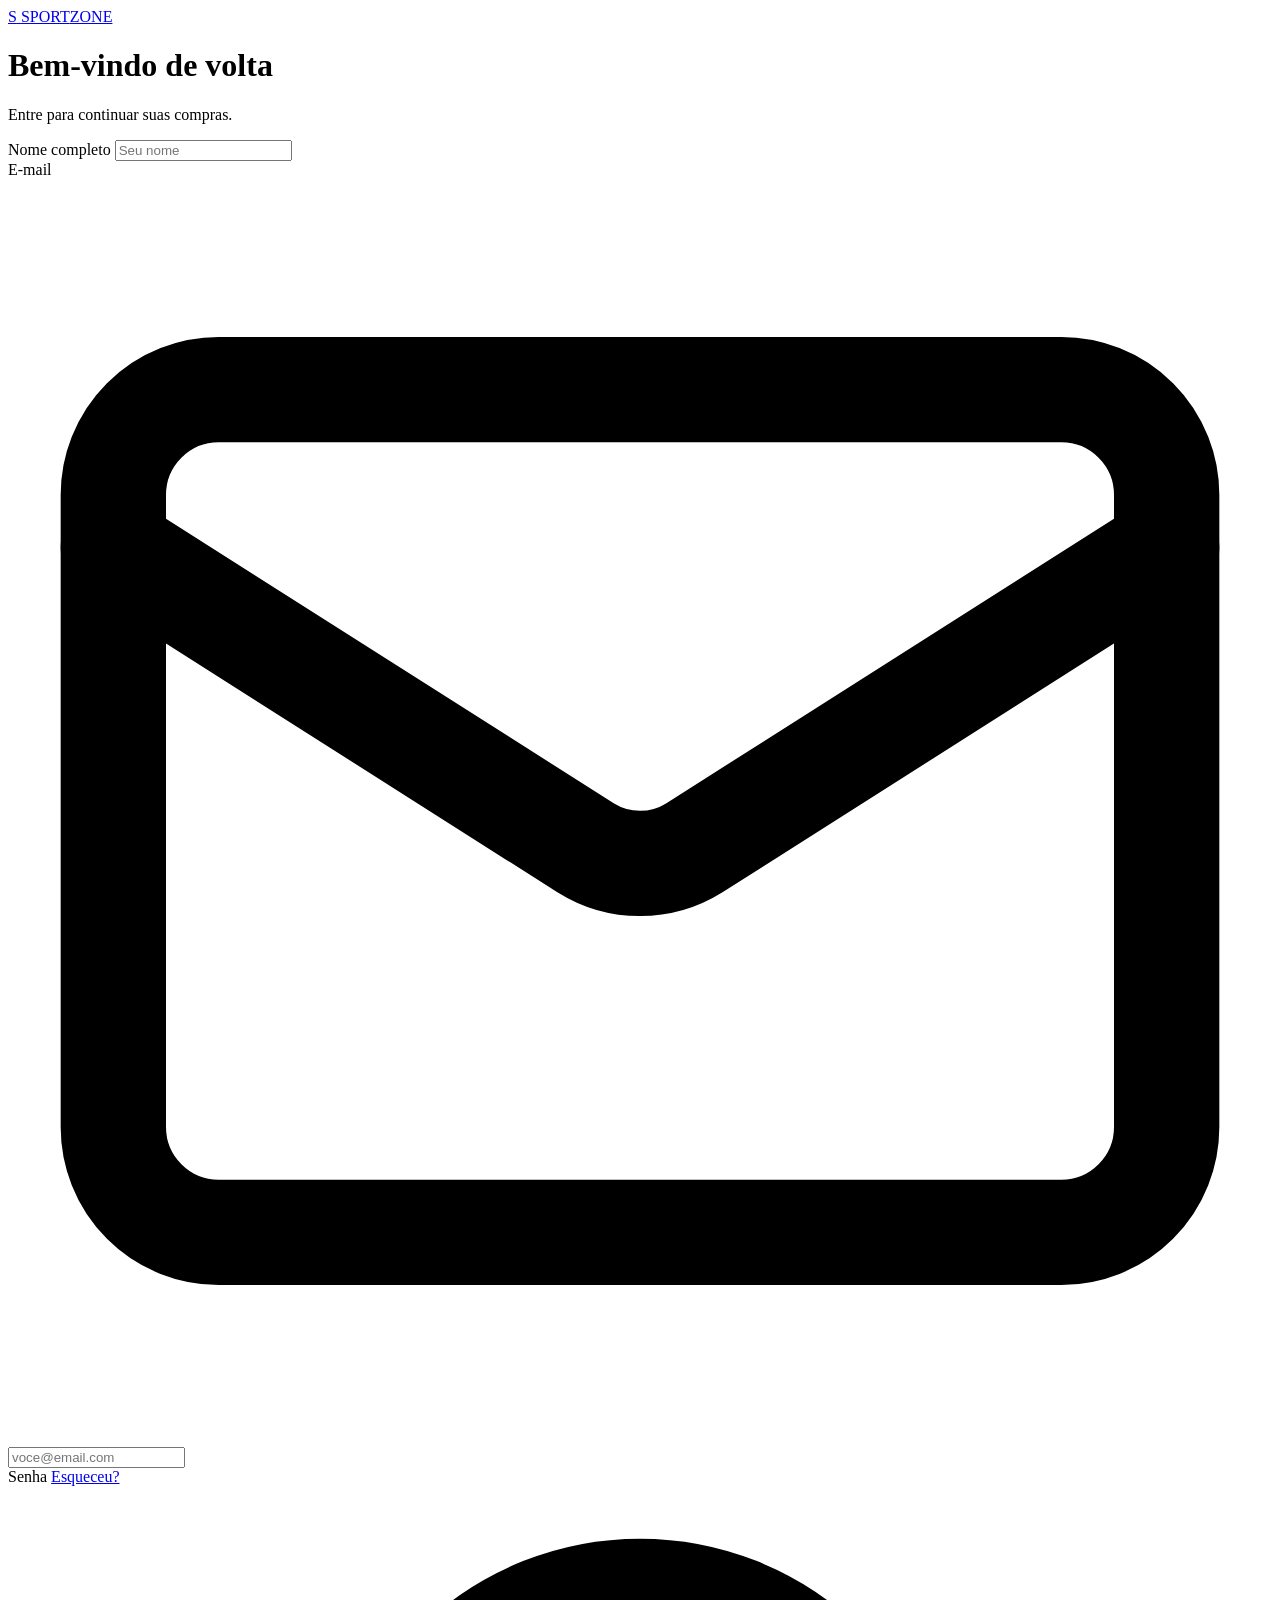
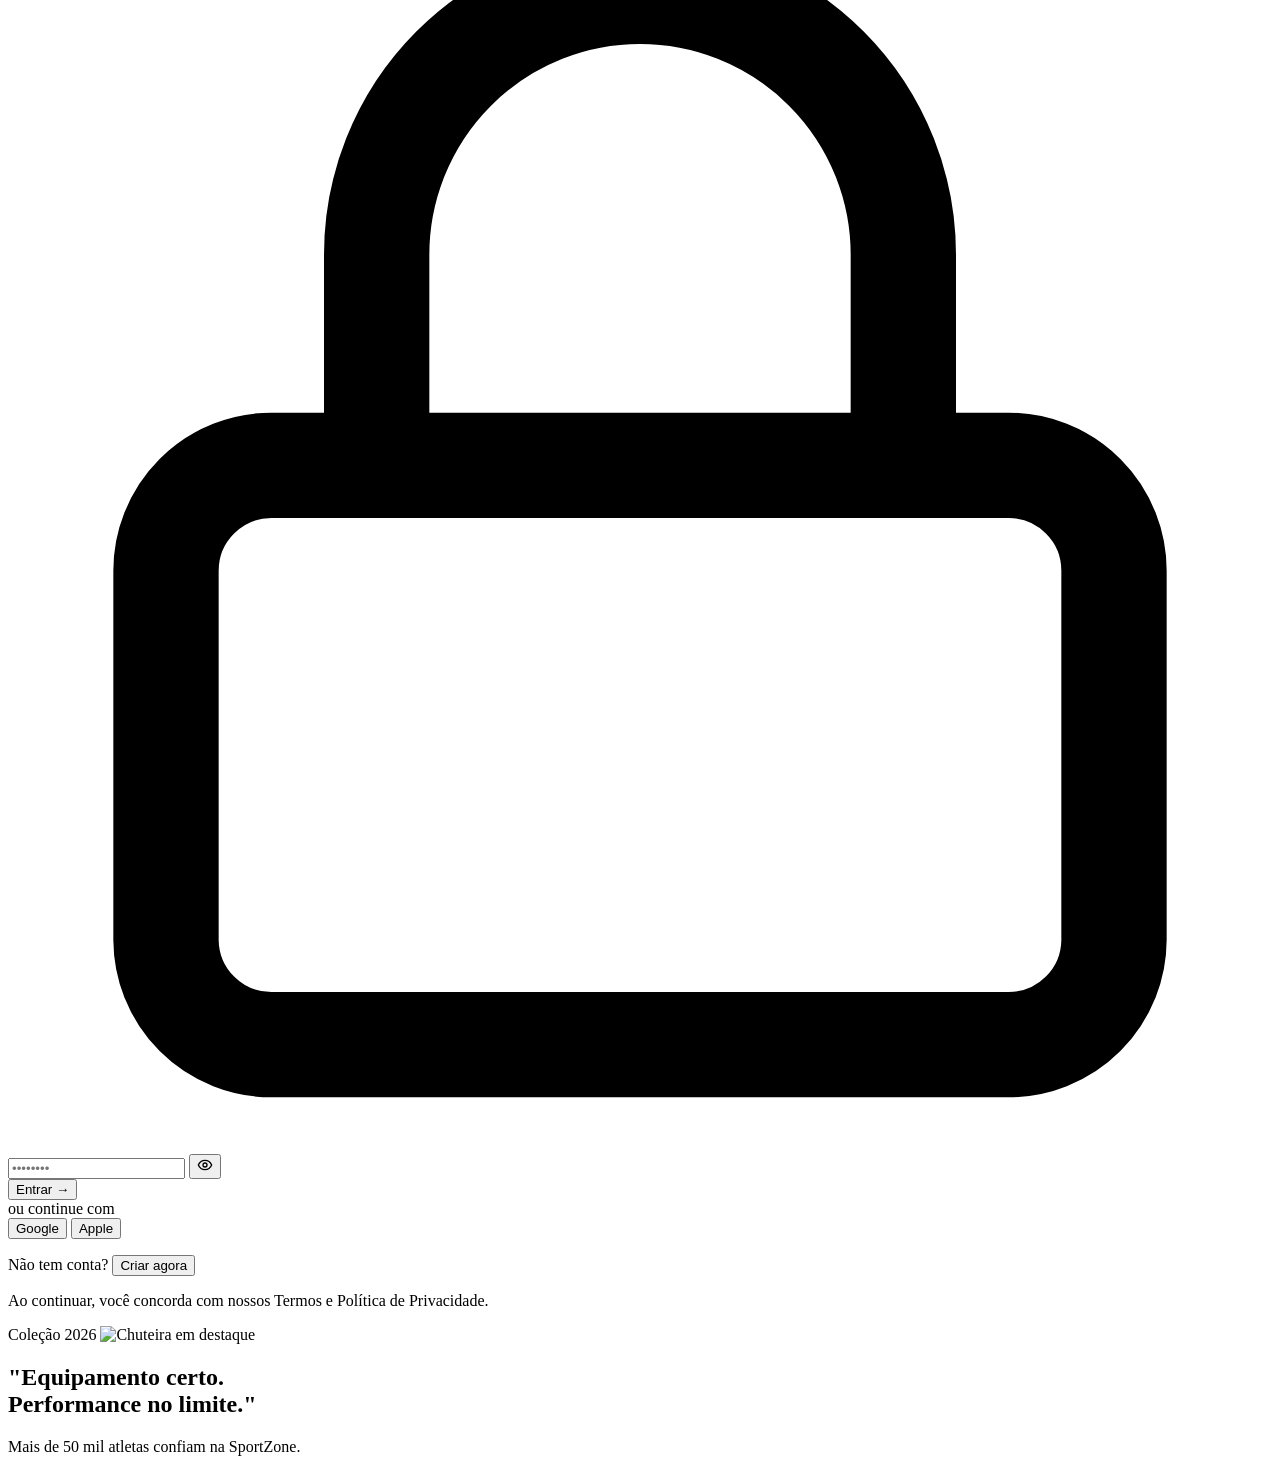
==== login.html @ 92bb94e7 "Create login.html" ====
<!DOCTYPE html>
<html lang="pt-BR">
<head>
  <meta charset="utf-8"/>
  <meta name="viewport" content="width=device-width, initial-scale=1"/>
  <title>Entrar — SportZone</title>
  <meta name="description" content="Acesse sua conta SportZone para acompanhar pedidos e aproveitar ofertas exclusivas."/>
  <link rel="preconnect" href="https://fonts.googleapis.com"/>
  <link rel="preconnect" href="https://fonts.gstatic.com" crossorigin/>
  <link href="https://fonts.googleapis.com/css2?family=Inter:wght@400;500;600;700&family=Space+Grotesk:wght@500;600;700&display=swap" rel="stylesheet"/>
  <link rel="stylesheet" href="styles.css"/>
</head>
<body>
<div class="login-page">
  
  <div class="login-form-side">
    <a href="index.html" class="logo">
      <span class="logo-mark">S</span>
      <span class="logo-text">SPORT<span>ZONE</span></span>
    </a>

    <div class="login-form">
      <h1 id="title">Bem-vindo de volta</h1>
      <p id="subtitle">Entre para continuar suas compras.</p>

      <form class="form">
        <div class="field hidden" id="name-field">
          <label for="name">Nome completo</label>
          <input class="input" id="name" placeholder="Seu nome"/>
        </div>
        
        <div class="field">
          <label for="email">E-mail</label>
          <div class="input-wrap">
            <svg class="lead" viewBox="0 0 24 24" fill="none" stroke="currentColor" stroke-width="2" stroke-linecap="round" stroke-linejoin="round"><rect width="20" height="16" x="2" y="4" rx="2"/><path d="m22 7-8.97 5.7a1.94 1.94 0 0 1-2.06 0L2 7"/></svg>
            <input class="input with-icon" id="email" type="email" placeholder="voce@email.com"/>
          </div>
        </div>
        
        <div class="field">
          <div class="field-row">
            <label for="password">Senha</label>
            <a href="#" class="link">Esqueceu?</a>
          </div>
          <div class="input-wrap">
            <svg class="lead" viewBox="0 0 24 24" fill="none" stroke="currentColor" stroke-width="2" stroke-linecap="round" stroke-linejoin="round"><rect width="18" height="11" x="3" y="11" rx="2"/><path d="M7 11V7a5 5 0 0 1 10 0v4"/></svg>
            <input class="input with-icon with-icon-r" id="password" type="password" placeholder="••••••••"/>
            <button type="button" id="toggle-pw" aria-label="Mostrar senha">
              <svg width="16" height="16" viewBox="0 0 24 24" fill="none" stroke="currentColor" stroke-width="2" stroke-linecap="round" stroke-linejoin="round"><path d="M2 12s3-7 10-7 10 7 10 7-3 7-10 7-10-7-10-7"/><circle cx="12" cy="12" r="3"/></svg>
            </button>
          </div>
        </div>

        <button type="submit" id="submit-btn" class="btn btn-lg btn-primary btn-block">Entrar →</button>

        <div class="divider"><span>ou continue com</span></div>

        <div class="social">
          <button type="button" class="btn btn-outline">Google</button>
          <button type="button" class="btn btn-outline">Apple</button>
        </div>

        <p class="toggle-text">
          <span id="alt-text">Não tem conta? </span>
          <button type="button" id="mode-toggle">Criar agora</button>
        </p>
      </form>
    </div>

    <p class="legal">Ao continuar, você concorda com nossos Termos e Política de Privacidade.</p>
  </div>

  <div class="login-visual">
    <div class="login-visual-inner">
      <span class="pill"><span class="dot"></span>Coleção 2026</span>
      <img src="assets/hero-cleat.jpg" alt="Chuteira em destaque"/>
      <div>
        <h2>"Equipamento certo.<br/>Performance no limite."</h2>
        <p class="sub">Mais de 50 mil atletas confiam na SportZone.</p>
      </div>
    </div>
  </div>
  
</div>

<script src="app.js"></script>
</body>
</html>
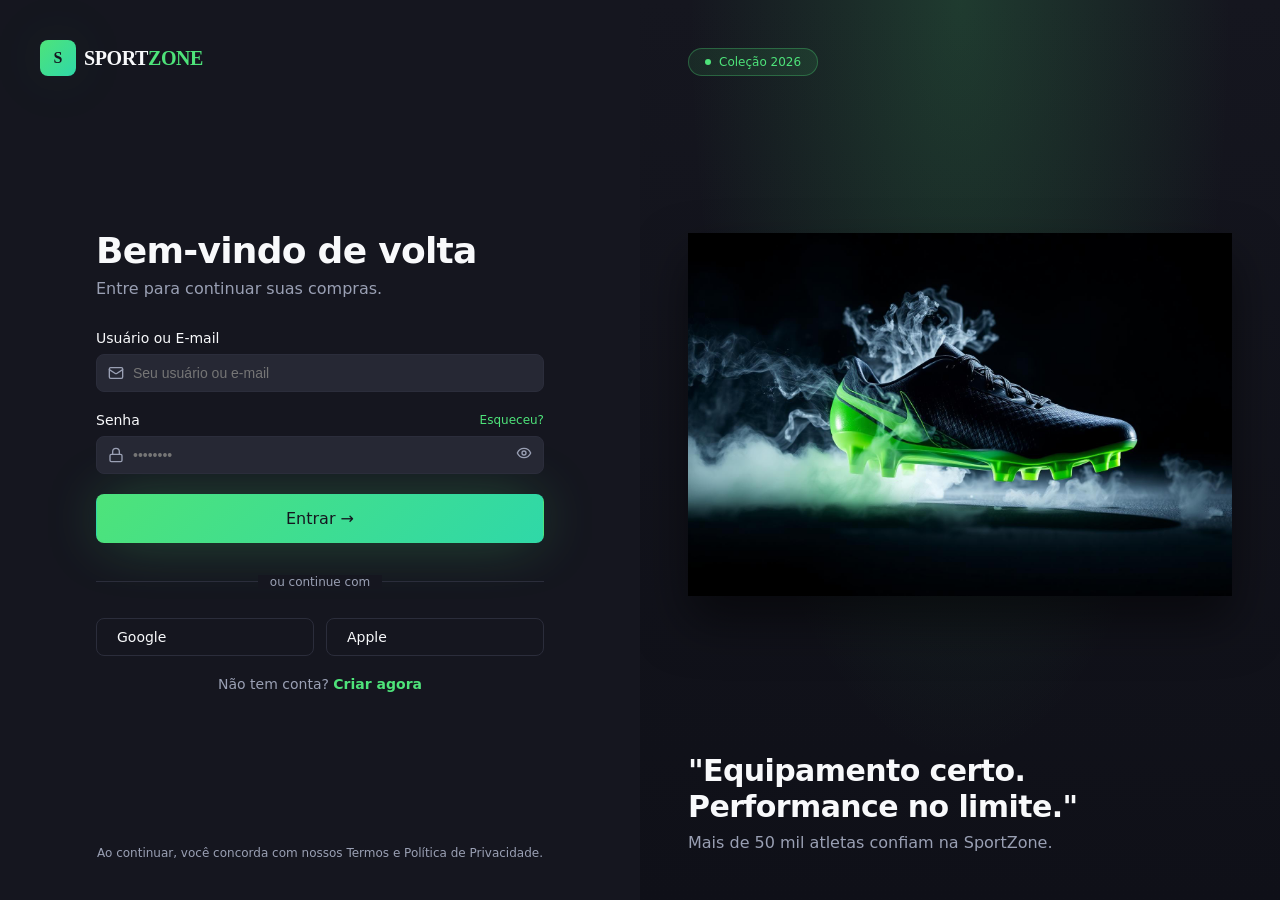
==== commit 910cf653: "Update login.html" ====
--- a/login.html
+++ b/login.html
@@ -30,10 +30,10 @@
         </div>
         
         <div class="field">
-          <label for="email">E-mail</label>
+          <label for="email">Usuário ou E-mail</label>
           <div class="input-wrap">
             <svg class="lead" viewBox="0 0 24 24" fill="none" stroke="currentColor" stroke-width="2" stroke-linecap="round" stroke-linejoin="round"><rect width="20" height="16" x="2" y="4" rx="2"/><path d="m22 7-8.97 5.7a1.94 1.94 0 0 1-2.06 0L2 7"/></svg>
-            <input class="input with-icon" id="email" type="email" placeholder="voce@email.com"/>
+            <input class="input with-icon" id="email" type="text" placeholder="Seu usuário ou e-mail" required autocomplete="off"/>
           </div>
         </div>
         
@@ -44,7 +44,7 @@
           </div>
           <div class="input-wrap">
             <svg class="lead" viewBox="0 0 24 24" fill="none" stroke="currentColor" stroke-width="2" stroke-linecap="round" stroke-linejoin="round"><rect width="18" height="11" x="3" y="11" rx="2"/><path d="M7 11V7a5 5 0 0 1 10 0v4"/></svg>
-            <input class="input with-icon with-icon-r" id="password" type="password" placeholder="••••••••"/>
+            <input class="input with-icon with-icon-r" id="password" type="password" placeholder="••••••••" required/>
             <button type="button" id="toggle-pw" aria-label="Mostrar senha">
               <svg width="16" height="16" viewBox="0 0 24 24" fill="none" stroke="currentColor" stroke-width="2" stroke-linecap="round" stroke-linejoin="round"><path d="M2 12s3-7 10-7 10 7 10 7-3 7-10 7-10-7-10-7"/><circle cx="12" cy="12" r="3"/></svg>
             </button>
--- a/styles.css
+++ b/styles.css
@@ -0,0 +1,852 @@
+:root {
+  --background: #15161f;
+  --foreground: #f8f9fb;
+  --card: #1d1f2b;
+  --card-2: rgba(22, 24, 33, 0.6);
+  --muted: #262834;
+  --muted-foreground: #9aa0b4;
+  --border: #2b2d3b;
+  --primary: #4ee37a;
+  --primary-glow: #7af09a;
+  --primary-foreground: #15161f;
+  --accent: #ff8a4c;
+  --radius: .75rem;
+  --gradient-hero: radial-gradient(ellipse at top, rgba(78,227,122,.18), transparent 60%), linear-gradient(180deg,#15161f,#0f1018);
+  --gradient-primary: linear-gradient(135deg,#4ee37a,#2fd8a8);
+  --gradient-card: linear-gradient(180deg,#20222e,#181a24);
+  --shadow-glow: 0 0 60px -10px rgba(78,227,122,.45);
+  --shadow-card: 0 10px 40px -10px rgba(0,0,0,.6);
+  --transition: all .3s cubic-bezier(.4,0,.2,1);
+}
+
+* {
+  box-sizing: border-box;
+  margin: 0;
+  padding: 0;
+  border-color: var(--border);
+}
+
+html, body {
+  background: var(--background);
+  color: var(--foreground);
+  font-family: 'Inter', system-ui, sans-serif;
+  -webkit-font-smoothing: antialiased;
+  scroll-behavior: smooth;
+}
+
+h1, h2, h3, h4 {
+  font-family: 'Space Grotesk', system-ui, sans-serif;
+  letter-spacing: -.02em;
+}
+
+a {
+  color: inherit;
+  text-decoration: none;
+}
+
+img {
+  max-width: 100%;
+  display: block;
+}
+
+button {
+  font: inherit;
+  cursor: pointer;
+  border: none;
+  background: none;
+  color: inherit;
+}
+
+.container {
+  max-width: 1200px;
+  margin: 0 auto;
+  padding: 0 1rem;
+}
+
+/* Header */
+.header {
+  position: sticky;
+  top: 0;
+  z-index: 50;
+  background: rgba(21, 22, 31, 0.8);
+  backdrop-filter: blur(16px);
+  border-bottom: 1px solid rgba(43, 45, 59, 0.5);
+}
+
+.header-inner {
+  display: flex;
+  height: 64px;
+  align-items: center;
+  justify-content: space-between;
+}
+
+.logo {
+  display: flex;
+  align-items: center;
+  gap: .5rem;
+}
+
+.logo-mark {
+  width: 36px;
+  height: 36px;
+  border-radius: .5rem;
+  background: var(--gradient-primary);
+  box-shadow: var(--shadow-glow);
+  display: grid;
+  place-items: center;
+  font-family: 'Space Grotesk';
+  font-weight: 700;
+  color: var(--primary-foreground);
+}
+
+.logo-text {
+  font-family: 'Space Grotesk';
+  font-weight: 700;
+  font-size: 1.25rem;
+  letter-spacing: -.02em;
+}
+
+.logo-text span {
+  color: var(--primary);
+}
+
+.nav {
+  display: none;
+  gap: 1.5rem;
+  margin-left: 2rem;
+}
+
+.nav a {
+  font-size: .875rem;
+  color: var(--muted-foreground);
+  transition: var(--transition);
+}
+
+.nav a:hover {
+  color: var(--foreground);
+}
+
+.header-actions {
+  display: flex;
+  gap: .25rem;
+  align-items: center;
+}
+
+.icon-btn {
+  width: 40px;
+  height: 40px;
+  border-radius: .5rem;
+  display: grid;
+  place-items: center;
+  color: var(--foreground);
+  transition: var(--transition);
+  position: relative;
+}
+
+.icon-btn:hover {
+  background: var(--muted);
+}
+
+.cart-badge {
+  position: absolute;
+  top: 2px;
+  right: 2px;
+  width: 16px;
+  height: 16px;
+  border-radius: 50%;
+  background: var(--primary);
+  color: var(--primary-foreground);
+  font-size: 10px;
+  font-weight: 700;
+  display: grid;
+  place-items: center;
+}
+
+@media (min-width: 768px) {
+  .nav { display: flex; }
+}
+
+/* Buttons */
+.btn {
+  display: inline-flex;
+  align-items: center;
+  gap: .5rem;
+  padding: .625rem 1.25rem;
+  border-radius: .5rem;
+  font-weight: 500;
+  font-size: .875rem;
+  transition: var(--transition);
+  border: 1px solid transparent;
+}
+
+.btn-lg {
+  padding: .875rem 1.75rem;
+  font-size: 1rem;
+}
+
+.btn-primary {
+  background: var(--gradient-primary);
+  color: var(--primary-foreground);
+  box-shadow: var(--shadow-glow);
+}
+
+.btn-primary:hover {
+  opacity: .9;
+}
+
+.btn-outline {
+  border-color: var(--border);
+  background: transparent;
+  color: var(--foreground);
+}
+
+.btn-outline:hover {
+  background: var(--muted);
+}
+
+.btn-secondary {
+  background: var(--foreground);
+  color: var(--background);
+}
+
+.btn-ghost {
+  background: transparent;
+}
+
+.btn-ghost:hover {
+  background: var(--muted);
+}
+
+.btn-block {
+  width: 100%;
+  justify-content: center;
+}
+
+/* Hero */
+.hero {
+  background: var(--gradient-hero);
+  overflow: hidden;
+  position: relative;
+}
+
+.hero-grid {
+  display: grid;
+  gap: 2rem;
+  padding: 4rem 0;
+  align-items: center;
+}
+
+@media (min-width: 768px) {
+  .hero-grid {
+    grid-template-columns: 1fr 1fr;
+    padding: 6rem 0;
+  }
+}
+
+.pill {
+  display: inline-flex;
+  align-items: center;
+  gap: .5rem;
+  border: 1px solid rgba(78, 227, 122, 0.3);
+  background: rgba(78, 227, 122, 0.1);
+  color: var(--primary);
+  padding: .375rem 1rem;
+  border-radius: 999px;
+  font-size: .75rem;
+  font-weight: 500;
+  width: fit-content;
+}
+
+.dot {
+  width: 6px;
+  height: 6px;
+  border-radius: 50%;
+  background: var(--primary);
+  animation: pulse 2s infinite;
+}
+
+@keyframes pulse {
+  50% { opacity: .4; }
+}
+
+.hero h1 {
+  font-size: 3rem;
+  font-weight: 700;
+  line-height: .95;
+  margin: 1.5rem 0;
+}
+
+@media(min-width: 768px) {
+  .hero h1 { font-size: 4.5rem; }
+}
+
+.gradient-text {
+  background: var(--gradient-primary);
+  -webkit-background-clip: text;
+  background-clip: text;
+  color: transparent;
+}
+
+.hero p.lead {
+  color: var(--muted-foreground);
+  font-size: 1.125rem;
+  max-width: 28rem;
+  margin-bottom: 1.5rem;
+}
+
+.hero-cta {
+  display: flex;
+  flex-wrap: wrap;
+  gap: .75rem;
+  margin-bottom: 1.5rem;
+}
+
+.stats {
+  display: flex;
+  gap: 2rem;
+  padding-top: 1rem;
+}
+
+.stats div p:first-child {
+  font-family: 'Space Grotesk';
+  font-size: 1.5rem;
+  font-weight: 700;
+}
+
+.stats div p:last-child {
+  font-size: .75rem;
+  color: var(--muted-foreground);
+}
+
+.hero-img {
+  position: relative;
+  display: flex;
+  justify-content: center;
+}
+
+.hero-img::before {
+  content: "";
+  position: absolute;
+  inset: 0;
+  background: var(--gradient-primary);
+  opacity: .2;
+  filter: blur(60px);
+}
+
+.hero-img img {
+  position: relative;
+  max-width: 36rem;
+  filter: drop-shadow(0 25px 25px rgba(0,0,0,.5));
+}
+
+/* Benefits */
+.benefits {
+  border-block: 1px solid rgba(43, 45, 59, 0.5);
+  background: rgba(29, 31, 43, 0.5);
+}
+
+.benefits-grid {
+  display: grid;
+  grid-template-columns: repeat(2, 1fr);
+  gap: 1rem;
+  padding: 1.5rem 0;
+}
+
+@media(min-width: 768px) {
+  .benefits-grid { grid-template-columns: repeat(4, 1fr); }
+}
+
+.benefit {
+  display: flex;
+  align-items: center;
+  gap: .75rem;
+}
+
+.benefit-icon {
+  width: 40px;
+  height: 40px;
+  border-radius: .5rem;
+  background: rgba(78, 227, 122, 0.1);
+  color: var(--primary);
+  display: grid;
+  place-items: center;
+}
+
+.benefit p:first-child {
+  font-size: .875rem;
+  font-weight: 600;
+}
+
+.benefit p:last-child {
+  font-size: .75rem;
+  color: var(--muted-foreground);
+}
+
+/* Categories */
+.section {
+  padding: 4rem 0;
+}
+
+.categories {
+  display: grid;
+  grid-template-columns: repeat(2, 1fr);
+  gap: 1rem;
+}
+
+@media(min-width: 768px) {
+  .categories { grid-template-columns: repeat(4, 1fr); }
+}
+
+.cat {
+  padding: 1.5rem;
+  border: 1px solid var(--border);
+  background: var(--gradient-card);
+  border-radius: 1rem;
+  text-align: left;
+  transition: var(--transition);
+}
+
+.cat:hover {
+  border-color: rgba(78, 227, 122, 0.5);
+  box-shadow: var(--shadow-glow);
+}
+
+.cat p:first-child {
+  font-family: 'Space Grotesk';
+  font-size: 1.125rem;
+  font-weight: 600;
+}
+
+.cat p:nth-child(2) {
+  color: var(--muted-foreground);
+  font-size: .875rem;
+  margin-top: .25rem;
+}
+
+.cat .arrow {
+  margin-top: 1rem;
+  color: var(--muted-foreground);
+  transition: var(--transition);
+}
+
+.cat:hover .arrow {
+  color: var(--primary);
+  transform: translateX(4px);
+}
+
+/* Section heading */
+.section-head {
+  display: flex;
+  justify-content: space-between;
+  align-items: flex-end;
+  margin-bottom: 2.5rem;
+}
+
+.eyebrow {
+  color: var(--primary);
+  font-size: .875rem;
+  font-weight: 500;
+  letter-spacing: .1em;
+  text-transform: uppercase;
+}
+
+.section-head h2 {
+  font-size: 1.875rem;
+  font-weight: 700;
+  margin-top: .5rem;
+}
+
+@media(min-width: 768px) {
+  .section-head h2 { font-size: 2.25rem; }
+}
+
+/* Products Layout */
+.products {
+  display: grid;
+  gap: 1.5rem;
+  grid-template-columns: 1fr;
+}
+
+@media(min-width: 640px) {
+  .products { grid-template-columns: repeat(2, 1fr); }
+}
+
+@media(min-width: 1024px) {
+  .products { grid-template-columns: repeat(3, 1fr); }
+}
+
+.card {
+  background: var(--gradient-card);
+  border: 1px solid var(--border);
+  border-radius: 1rem;
+  overflow: hidden;
+  transition: var(--transition);
+  position: relative;
+}
+
+.card:hover {
+  border-color: rgba(78, 227, 122, 0.5);
+  box-shadow: var(--shadow-card);
+  transform: translateY(-4px);
+}
+
+.card-img {
+  position: relative;
+  aspect-ratio: 1;
+  overflow: hidden;
+  background: #0f1018;
+}
+
+.card-img img {
+  width: 100%;
+  height: 100%;
+  object-fit: cover;
+  transition: var(--transition);
+}
+
+.card:hover .card-img img {
+  transform: scale(1.05);
+}
+
+.tag {
+  position: absolute;
+  top: .75rem;
+  left: .75rem;
+  background: var(--primary);
+  color: var(--primary-foreground);
+  padding: .25rem .625rem;
+  border-radius: 999px;
+  font-size: .7rem;
+  font-weight: 700;
+  z-index: 2;
+}
+
+.heart {
+  position: absolute;
+  top: .75rem;
+  right: .75rem;
+  width: 36px;
+  height: 36px;
+  border-radius: 50%;
+  background: rgba(21, 22, 31, 0.7);
+  backdrop-filter: blur(8px);
+  display: grid;
+  place-items: center;
+  color: var(--foreground);
+  transition: var(--transition);
+  z-index: 2;
+}
+
+.heart:hover {
+  color: var(--primary);
+}
+
+.card-body {
+  padding: 1.25rem;
+}
+
+.card-cat {
+  font-size: .7rem;
+  color: var(--muted-foreground);
+  text-transform: uppercase;
+  letter-spacing: .1em;
+}
+
+.card-name {
+  font-family: 'Space Grotesk';
+  font-weight: 600;
+  font-size: 1.05rem;
+  margin: .375rem 0 .75rem;
+}
+
+.price-row {
+  display: flex;
+  align-items: baseline;
+  gap: .5rem;
+  margin-bottom: .875rem;
+}
+
+.price {
+  font-family: 'Space Grotesk';
+  font-weight: 700;
+  font-size: 1.25rem;
+  color: var(--primary);
+}
+
+.old-price {
+  color: var(--muted-foreground);
+  text-decoration: line-through;
+  font-size: .875rem;
+}
+
+/* CTA Card */
+.cta {
+  position: relative;
+  overflow: hidden;
+  border-radius: 1.5rem;
+  background: var(--gradient-primary);
+  padding: 2.5rem;
+  color: var(--primary-foreground);
+}
+
+@media(min-width: 768px) {
+  .cta { padding: 4rem; }
+}
+
+.cta h2 {
+  font-size: 1.875rem;
+  font-weight: 700;
+  max-width: 36rem;
+}
+
+@media(min-width: 768px) {
+  .cta h2 { font-size: 2.25rem; }
+}
+
+.cta p {
+  margin-top: .75rem;
+  opacity: .85;
+  max-width: 36rem;
+}
+
+.cta .glow {
+  position: absolute;
+  top: -80px;
+  right: -80px;
+  width: 320px;
+  height: 320px;
+  border-radius: 50%;
+  background: rgba(255, 255, 255, 0.1);
+  filter: blur(60px);
+}
+
+/* Footer Design */
+.footer {
+  border-top: 1px solid rgba(43, 45, 59, 0.5);
+  background: rgba(29, 31, 43, 0.3);
+  padding: 2.5rem 0;
+  margin-top: 4rem;
+}
+
+.footer-inner {
+  display: flex;
+  flex-direction: column;
+  gap: 1rem;
+  align-items: center;
+  justify-content: space-between;
+  color: var(--muted-foreground);
+  font-size: .875rem;
+}
+
+@media(min-width: 768px) {
+  .footer-inner { flex-direction: row; }
+}
+
+.footer a:hover {
+  color: var(--foreground);
+}
+
+.footer .links {
+  display: flex;
+  gap: 1.5rem;
+}
+
+/* Login Auth Layout */
+.login-page {
+  min-height: 100vh;
+  display: grid;
+  grid-template-columns: 1fr;
+}
+
+@media(min-width: 1024px) {
+  .login-page { grid-template-columns: 1fr 1fr; }
+}
+
+.login-form-side {
+  display: flex;
+  flex-direction: column;
+  justify-content: space-between;
+  padding: 2rem;
+}
+
+@media(min-width: 768px) {
+  .login-form-side { padding: 2.5rem; }
+}
+
+.login-form {
+  width: 100%;
+  max-width: 28rem;
+  margin: 2.5rem auto;
+}
+
+.login-form h1 {
+  font-size: 1.875rem;
+  font-weight: 700;
+}
+
+@media(min-width: 768px) {
+  .login-form h1 { font-size: 2.25rem; }
+}
+
+.login-form > p {
+  color: var(--muted-foreground);
+  margin-top: .5rem;
+}
+
+.form {
+  margin-top: 2rem;
+  display: flex;
+  flex-direction: column;
+  gap: 1.25rem;
+}
+
+.field {
+  display: flex;
+  flex-direction: column;
+  gap: .5rem;
+}
+
+.field-row {
+  display: flex;
+  justify-content: space-between;
+  align-items: center;
+}
+
+.field label {
+  font-size: .875rem;
+  font-weight: 500;
+}
+
+.input-wrap {
+  position: relative;
+}
+
+.input-wrap svg.lead {
+  position: absolute;
+  left: .75rem;
+  top: 50%;
+  transform: translateY(-50%);
+  color: var(--muted-foreground);
+  width: 16px;
+  height: 16px;
+}
+
+.input-wrap button {
+  position: absolute;
+  right: .75rem;
+  top: 50%;
+  transform: translateY(-50%);
+  color: var(--muted-foreground);
+}
+
+.input {
+  width: 100%;
+  padding: .625rem .75rem;
+  background: var(--muted);
+  border: 1px solid var(--border);
+  border-radius: .5rem;
+  color: var(--foreground);
+  font-size: .875rem;
+}
+
+.input.with-icon { padding-left: 2.25rem; }
+.input.with-icon-r { padding-right: 2.25rem; }
+
+.input:focus {
+  outline: 2px solid var(--primary);
+  outline-offset: 1px;
+}
+
+.link {
+  color: var(--primary);
+  font-size: .75rem;
+}
+
+.link:hover { text-decoration: underline; }
+
+.divider {
+  position: relative;
+  text-align: center;
+  padding: .5rem 0;
+}
+
+.divider::before {
+  content: "";
+  position: absolute;
+  left: 0;
+  right: 0;
+  top: 50%;
+  border-top: 1px solid var(--border);
+}
+
+.divider span {
+  position: relative;
+  background: var(--background);
+  padding: 0 .75rem;
+  color: var(--muted-foreground);
+  font-size: .75rem;
+}
+
+.social {
+  display: grid;
+  grid-template-columns: 1fr 1fr;
+  gap: .75rem;
+}
+
+.toggle-text {
+  text-align: center;
+  font-size: .875rem;
+  color: var(--muted-foreground);
+}
+
+.toggle-text button {
+  font-weight: 600;
+  color: var(--primary);
+}
+
+.toggle-text button:hover { text-decoration: underline; }
+
+.legal {
+  text-align: center;
+  font-size: .75rem;
+  color: var(--muted-foreground);
+}
+
+.login-visual {
+  display: none;
+  position: relative;
+  background: var(--gradient-hero);
+  overflow: hidden;
+}
+
+@media(min-width: 1024px) {
+  .login-visual { display: block; }
+}
+
+.login-visual-inner {
+  padding: 3rem;
+  height: 100%;
+  display: flex;
+  flex-direction: column;
+  justify-content: space-between;
+  position: relative;
+}
+
+.login-visual img {
+  max-height: 60vh;
+  margin: auto;
+  filter: drop-shadow(0 25px 25px rgba(0,0,0,.5));
+}
+
+.login-visual h2 {
+  font-size: 1.875rem;
+  font-weight: 700;
+  line-height: 1.2;
+}
+
+.login-visual .sub {
+  color: var(--muted-foreground);
+  margin-top: .5rem;
+}
+
+.hidden { display: none; }
